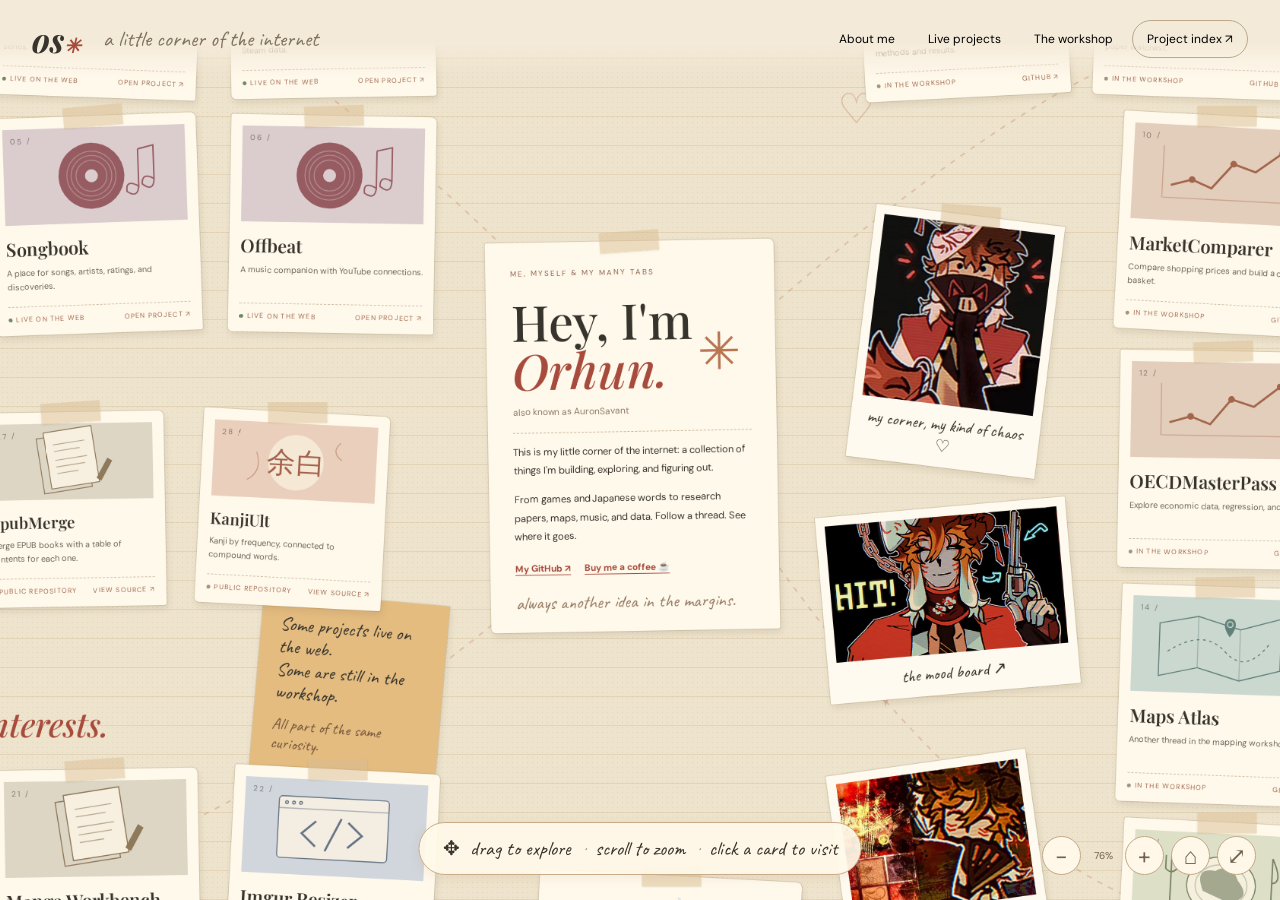
==== index.html @ c7c8053b "Build draggable scrapbook portfolio" ====
<!doctype html>
<html lang="en">
<head><meta charset="utf-8"><meta name="viewport" content="width=device-width,initial-scale=1"><meta name="theme-color" content="#efe3cd"><meta name="description" content="Orhun's little corner of the internet. Explore a scrapbook of apps, experiments, games, and things in progress."><title>Orhun's corner · AuronSavant</title><link rel="stylesheet" href="style.css"><link rel="icon" href="assets/portrait.jpeg"></head>
<body>
<header><a class="brand" href="#home">os<span>✳</span></a><span class="header-note">a little corner of the internet</span><nav aria-label="Explore sections"><button data-jump="home">About me</button><button data-jump="live">Live projects</button><button data-jump="lab">The workshop</button><button id="list-toggle" aria-expanded="false">Project index ↗</button></nav></header>
<main id="viewport" aria-label="Draggable scrapbook. Drag to explore, scroll to zoom. Use navigation or the project index for keyboard access." tabindex="0"><div id="board">
<svg class="threads" viewBox="0 0 2600 2100" aria-hidden="true"><g fill="none" stroke="#bb795b" stroke-width="2" stroke-dasharray="7 9" opacity=".33"><path d="M1300 980 Q730 350 430 430 M1330 980 Q2000 360 2200 530 M1300 1100 Q850 1530 430 1640 M1400 1100 Q1870 1800 2230 1650"/></g><g fill="#ad604b" opacity=".32" font-family="Georgia" font-size="55"><text x="870" y="670">✧</text><text x="1550" y="620">♡</text><text x="910" y="1350">✳</text><text x="1590" y="1390">✧</text><text x="90" y="1050">✷</text><text x="2380" y="1160">♡</text></g></svg>
<div class="section-label" style="left:125px;top:125px">01 / out in the world</div>
<h2 class="board-title" style="left:125px;top:170px">Things you can <em>try.</em></h2>
<div id="live-cards"></div>
<section class="about paper" id="home-card" style="left:1090px;top:775px;--tilt:-1deg"><span class="tape"></span><div class="eyebrow">ME, MYSELF & MY MANY TABS</div><h1>Hey, I'm<br><em>Orhun.</em><span class="star">✳</span></h1><div class="handle">also known as AuronSavant</div><p>This is my little corner of the internet: a collection of things I'm building, exploring, and figuring out.</p><p>From games and Japanese words to research papers, maps, music, and data. Follow a thread. See where it goes.</p><div class="about-links"><a href="https://github.com/AuronSavant" target="_blank" rel="noopener noreferrer">My GitHub ↗</a><a href="https://buymeacoffee.com/aurons" target="_blank" rel="noopener noreferrer">Buy me a coffee ☕</a></div><div class="handwritten">always another idea in the margins.</div></section>
<figure class="polaroid" style="left:1580px;top:740px;--tilt:7deg;width:250px"><span class="tape"></span><img src="assets/portrait.jpeg" alt="Red-haired illustrated character holding a dark fan"><figcaption>my corner, my kind of chaos ♡</figcaption></figure>
<figure class="polaroid wide" style="left:760px;top:760px;--tilt:-8deg;width:265px"><img src="assets/collage.jpeg" alt="Red and gold illustrated collage"><figcaption>a little red. a little dramatic.</figcaption></figure>
<figure class="polaroid wide" style="left:1530px;top:1125px;--tilt:-5deg;width:330px"><img src="assets/hit.jpeg" alt="Illustrated character in a red jacket with the word HIT"><figcaption>the mood board ↗</figcaption></figure>
<aside class="sticky" style="left:790px;top:1110px;--tilt:5deg">Some projects live on the web.<br>Some are still in the workshop.<br><span>All part of the same curiosity.</span></aside>
<div class="section-label" style="left:1580px;top:135px">02 / the workshop</div><h2 class="board-title" style="left:1580px;top:180px">Ideas with <em>open tabs.</em></h2><div id="lab-cards"></div>
<div class="section-label" style="left:130px;top:1340px">03 / side quests</div><h2 class="board-title" style="left:130px;top:1380px">Made of many <em>interests.</em></h2><div id="side-cards"></div>
<aside class="coffee paper" style="left:1150px;top:1610px;--tilt:3deg"><span class="tape"></span><div class="coffee-art">☕</div><h2>Fuel the next idea.</h2><p>If something here makes your day a little better, you can buy me a coffee.</p><a href="https://buymeacoffee.com/aurons" target="_blank" rel="noopener noreferrer">Leave a little coffee ↗</a><div class="handwritten">thank you for stopping by ♡</div></aside>
<div class="closing-note" style="left:1690px;top:1920px">a work in progress, just like me. <span>— Orhun</span></div>
</div></main>
<div id="help">✥ <span>drag to explore</span><i>·</i><span>scroll to zoom</span><i>·</i><span>click a card to visit</span></div>
<div class="controls" aria-label="Canvas controls"><button id="zoom-out" aria-label="Zoom out">−</button><output id="zoom-value" aria-live="polite">100%</output><button id="zoom-in" aria-label="Zoom in">+</button><button id="reset" aria-label="Return to about me">⌂</button><button id="overview" aria-label="Show the whole board">⤢</button></div>
<dialog id="index"><div class="dialog-head"><div><span class="eyebrow">ALL THE LITTLE THREADS</span><h2>Project index</h2></div><button id="close-index" aria-label="Close project index">×</button></div><label class="search-label" for="search">Find a project</label><input id="search" type="search" placeholder="Search names, topics, or ideas…"><div id="project-list"></div><p id="no-results" hidden>No matching projects. Try another word.</p></dialog>
<script src="app.js"></script>
</body></html>
---- style.css ----
@import url('https://fonts.googleapis.com/css2?family=Caveat:wght@400;600;700&family=DM+Sans:wght@400;500;600;700&family=Playfair+Display:ital,wght@0,500;0,600;0,700;1,500;1,600&display=swap');
:root{--ink:#37342d;--red:#a74b3c;--paper:#fff9ec;--muted:#847b6a}*{box-sizing:border-box}body{margin:0;color:var(--ink);background:#eee3cc;font-family:'DM Sans',sans-serif;overflow:hidden}button,a,input{-webkit-tap-highlight-color:transparent}button{font:inherit;cursor:pointer}a{color:inherit}button:focus-visible,a:focus-visible,input:focus-visible,main:focus-visible{outline:3px solid var(--red);outline-offset:5px}header{position:fixed;top:0;left:0;right:0;height:78px;z-index:4;display:flex;align-items:center;gap:22px;padding:0 32px;background:linear-gradient(#f4ead9 55%,#f4ead900)}.brand{text-decoration:none;font:italic 700 34px 'Playfair Display',Georgia}.brand span{color:var(--red);font-size:20px}.header-note{font:22px 'Caveat',cursive;color:#817260}nav{display:flex;gap:5px;margin-left:auto}nav button{border:0;background:transparent;font-size:12px;padding:10px 14px;border-radius:24px}nav button:hover{background:#e3d4bd}nav button:last-child{border:1px solid #bda88c}#viewport{position:fixed;inset:0;overflow:hidden;cursor:grab;touch-action:none;background-image:linear-gradient(#b6996630 1px,transparent 1px),radial-gradient(#85623318 .8px,transparent .8px);background-size:100% 29px,5px 5px}#viewport.dragging{cursor:grabbing;user-select:none}#board{width:2600px;height:2100px;position:absolute;transform-origin:0 0;will-change:transform}.threads{position:absolute;inset:0;width:100%;height:100%;pointer-events:none}.paper,.polaroid,.sticky{position:absolute;transform:rotate(var(--tilt,0deg));box-shadow:2px 5px 10px #67533921,0 0 0 1px #7c684831}.paper{background:var(--paper);border-radius:2px 7px 3px 6px}.tape{position:absolute;left:50%;top:-13px;width:78px;height:27px;transform:translateX(-50%) rotate(-3deg);background:#d9bd9280;box-shadow:0 1px 2px #856e3422;z-index:1}.section-label{position:absolute;font-size:12px;letter-spacing:3px;text-transform:uppercase;color:#9c7059}.board-title{position:absolute;font:500 44px 'Playfair Display',Georgia;margin:0}.board-title em{color:var(--red)}.about{width:380px;padding:34px 33px 24px}.eyebrow{font-size:10px;letter-spacing:2px;color:#946550}.about h1{position:relative;font:500 65px/.99 'Playfair Display',Georgia;margin:24px 0 15px}.about h1 em{color:var(--red)}.star{position:absolute;right:12px;top:38px;color:#b87551;font-size:68px}.handle{font-size:12px;color:#8e7967;border-bottom:1px dashed #cbb397;padding-bottom:19px}.about p{font-size:13px;line-height:1.9}.about-links{display:flex;flex-wrap:wrap;gap:10px 18px;padding-top:8px}.about-links a{font-size:12px;color:var(--red);font-weight:700;text-underline-offset:4px}.handwritten{font:24px 'Caveat',cursive;margin-top:22px;color:#967b62}.polaroid{background:#fffaf0;padding:12px 12px 6px;margin:0}.polaroid img{display:block;width:100%;height:240px;object-fit:cover;user-select:none;pointer-events:none}.polaroid.wide img{height:180px}.polaroid figcaption{font:22px 'Caveat',cursive;padding:12px 2px 8px;text-align:center}.sticky{width:245px;background:#e4bc80;padding:26px 25px;font:25px/1.2 'Caveat',cursive}.sticky span{display:block;margin-top:15px;font-size:21px;color:#75573c}.project{display:block;width:270px;padding:15px;text-decoration:none;transition:box-shadow .2s,filter .2s;cursor:pointer}.project:hover{box-shadow:4px 9px 18px #5e392740;filter:brightness(1.025)}.project-art{height:126px;background:var(--art-bg);overflow:hidden;position:relative;display:flex;align-items:center;justify-content:center}.project-art svg{width:100%;height:100%}.project .number{position:absolute;top:9px;left:10px;font-size:10px;letter-spacing:2px;opacity:.55}.project .art-name{position:absolute;bottom:10px;right:12px;font:italic 18px 'Playfair Display',Georgia;opacity:.75}.project h3{font:600 24px 'Playfair Display',Georgia;margin:15px 0 7px}.project p{font-size:11px;line-height:1.65;margin:0;min-height:37px;color:#6d675b}.project .card-footer{display:flex;justify-content:space-between;align-items:center;margin-top:16px;border-top:1px dashed #d0bfa8;padding-top:10px;font-size:9px;letter-spacing:1.2px;text-transform:uppercase;color:#a1694e}.status{display:flex;align-items:center;gap:5px}.status:before{content:'';width:5px;height:5px;border-radius:50%;background:#a09580}.live .status:before{background:#6e8764}.project.compact{width:245px}.compact .project-art{height:100px}.compact h3{font-size:21px}.coffee{width:345px;padding:23px 30px;text-align:center}.coffee-art{font-size:55px}.coffee h2{font:500 28px 'Playfair Display',Georgia;margin:12px 0}.coffee p{font-size:12px;line-height:1.8;color:#80715e}.coffee a{display:block;background:var(--red);color:#fff5df;padding:13px;font-size:12px;text-decoration:none;border-radius:2px}.closing-note{position:absolute;font:30px 'Caveat',cursive;color:#9e8064;transform:rotate(-3deg)}.closing-note span{display:block;text-align:right}#help{position:fixed;bottom:25px;left:50%;transform:translateX(-50%);display:flex;gap:10px;align-items:center;border:1px solid #c9ab88;background:#fff9e9ed;box-shadow:0 3px 12px #80623d16;border-radius:30px;padding:13px 23px;font:20px 'Caveat',cursive;white-space:nowrap;pointer-events:none}#help i{color:#b19878}.controls{position:fixed;bottom:25px;right:24px;display:flex;gap:7px;align-items:center}.controls button{border:1px solid #c3a787;background:#fff8e9;width:39px;height:39px;border-radius:50%;font-size:23px;color:#71634f}.controls button:hover{background:#e8c9a0}.controls output{font-size:10px;min-width:30px;text-align:center;color:#75634e}dialog{border:1px solid #bfaa8f;border-radius:5px;background:#fff9ed;color:var(--ink);width:min(680px,calc(100% - 24px));max-height:85vh;padding:28px;box-shadow:0 30px 100px #43332244}dialog::backdrop{background:#40362466;backdrop-filter:blur(4px)}.dialog-head{display:flex;justify-content:space-between}.dialog-head h2{font:36px 'Playfair Display',Georgia;margin:8px 0 20px}.dialog-head button{border:0;background:none;font-size:32px;align-self:flex-start}.search-label{font-size:11px;color:#75654f}input{width:100%;padding:13px;margin:6px 0 17px;border:1px solid #cbb69a;background:#fffdf6;font:14px 'DM Sans',sans-serif;border-radius:3px}.index-link{display:block;text-decoration:none;border-bottom:1px dashed #d1c0a7;padding:12px 0}.index-link strong{font-size:14px}.index-link small{float:right;font-size:10px;color:#8c7358}.index-link p{font-size:12px;margin:5px 0;color:#7d7160}.index-link:hover strong{color:var(--red)}@media(max-width:1000px){.header-note{display:none}#help{left:20px;transform:none;font-size:17px;padding:10px 14px}#help span:last-child,#help i:last-of-type{display:none}.controls{right:16px}}@media(max-width:600px){header{height:65px;padding:0 14px;gap:6px}.brand{font-size:26px}nav{gap:0}nav button{font-size:10px;padding:9px 7px}nav button:nth-child(3){display:none}#help{bottom:76px;left:50%;transform:translateX(-50%)}.controls{bottom:19px;left:50%;right:auto;transform:translateX(-50%)}.controls button{width:40px;height:40px}}@media(prefers-reduced-motion:reduce){*{transition:none!important;scroll-behavior:auto!important}}
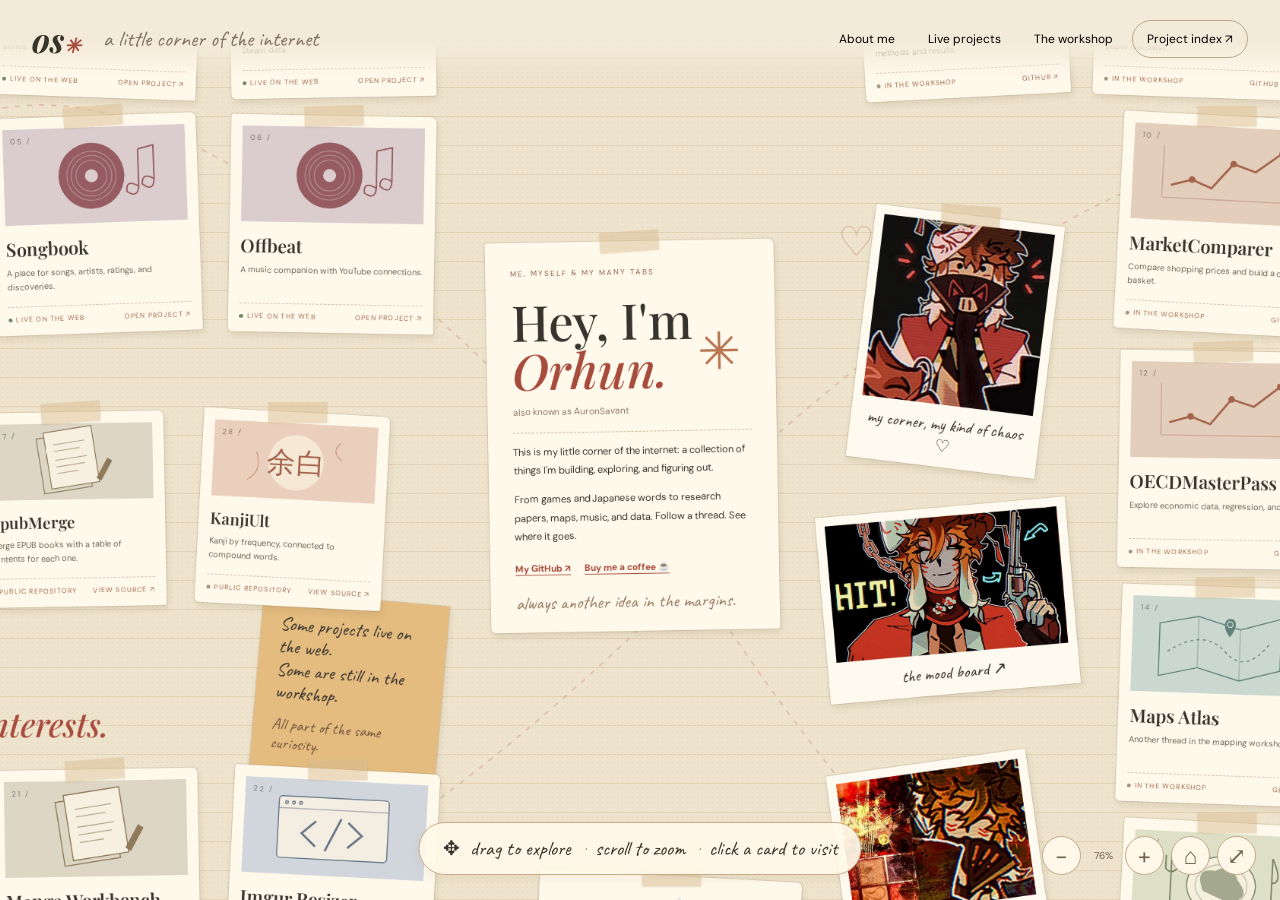
==== commit 4a184a32: "Refine board spacing and keyboard navigation" ====
--- a/index.html
+++ b/index.html
@@ -16,7 +16,7 @@
 <div class="section-label" style="left:1580px;top:135px">02 / the workshop</div><h2 class="board-title" style="left:1580px;top:180px">Ideas with <em>open tabs.</em></h2><div id="lab-cards"></div>
 <div class="section-label" style="left:130px;top:1340px">03 / side quests</div><h2 class="board-title" style="left:130px;top:1380px">Made of many <em>interests.</em></h2><div id="side-cards"></div>
 <aside class="coffee paper" style="left:1150px;top:1610px;--tilt:3deg"><span class="tape"></span><div class="coffee-art">☕</div><h2>Fuel the next idea.</h2><p>If something here makes your day a little better, you can buy me a coffee.</p><a href="https://buymeacoffee.com/aurons" target="_blank" rel="noopener noreferrer">Leave a little coffee ↗</a><div class="handwritten">thank you for stopping by ♡</div></aside>
-<div class="closing-note" style="left:1690px;top:1920px">a work in progress, just like me. <span>— Orhun</span></div>
+<div class="closing-note" style="left:1150px;top:2180px">a work in progress, just like me. <span>— Orhun</span></div>
 </div></main>
 <div id="help">✥ <span>drag to explore</span><i>·</i><span>scroll to zoom</span><i>·</i><span>click a card to visit</span></div>
 <div class="controls" aria-label="Canvas controls"><button id="zoom-out" aria-label="Zoom out">−</button><output id="zoom-value" aria-live="polite">100%</output><button id="zoom-in" aria-label="Zoom in">+</button><button id="reset" aria-label="Return to about me">⌂</button><button id="overview" aria-label="Show the whole board">⤢</button></div>
--- a/style.css
+++ b/style.css
@@ -1,2 +1,2 @@
 @import url('https://fonts.googleapis.com/css2?family=Caveat:wght@400;600;700&family=DM+Sans:wght@400;500;600;700&family=Playfair+Display:ital,wght@0,500;0,600;0,700;1,500;1,600&display=swap');
-:root{--ink:#37342d;--red:#a74b3c;--paper:#fff9ec;--muted:#847b6a}*{box-sizing:border-box}body{margin:0;color:var(--ink);background:#eee3cc;font-family:'DM Sans',sans-serif;overflow:hidden}button,a,input{-webkit-tap-highlight-color:transparent}button{font:inherit;cursor:pointer}a{color:inherit}button:focus-visible,a:focus-visible,input:focus-visible,main:focus-visible{outline:3px solid var(--red);outline-offset:5px}header{position:fixed;top:0;left:0;right:0;height:78px;z-index:4;display:flex;align-items:center;gap:22px;padding:0 32px;background:linear-gradient(#f4ead9 55%,#f4ead900)}.brand{text-decoration:none;font:italic 700 34px 'Playfair Display',Georgia}.brand span{color:var(--red);font-size:20px}.header-note{font:22px 'Caveat',cursive;color:#817260}nav{display:flex;gap:5px;margin-left:auto}nav button{border:0;background:transparent;font-size:12px;padding:10px 14px;border-radius:24px}nav button:hover{background:#e3d4bd}nav button:last-child{border:1px solid #bda88c}#viewport{position:fixed;inset:0;overflow:hidden;cursor:grab;touch-action:none;background-image:linear-gradient(#b6996630 1px,transparent 1px),radial-gradient(#85623318 .8px,transparent .8px);background-size:100% 29px,5px 5px}#viewport.dragging{cursor:grabbing;user-select:none}#board{width:2600px;height:2100px;position:absolute;transform-origin:0 0;will-change:transform}.threads{position:absolute;inset:0;width:100%;height:100%;pointer-events:none}.paper,.polaroid,.sticky{position:absolute;transform:rotate(var(--tilt,0deg));box-shadow:2px 5px 10px #67533921,0 0 0 1px #7c684831}.paper{background:var(--paper);border-radius:2px 7px 3px 6px}.tape{position:absolute;left:50%;top:-13px;width:78px;height:27px;transform:translateX(-50%) rotate(-3deg);background:#d9bd9280;box-shadow:0 1px 2px #856e3422;z-index:1}.section-label{position:absolute;font-size:12px;letter-spacing:3px;text-transform:uppercase;color:#9c7059}.board-title{position:absolute;font:500 44px 'Playfair Display',Georgia;margin:0}.board-title em{color:var(--red)}.about{width:380px;padding:34px 33px 24px}.eyebrow{font-size:10px;letter-spacing:2px;color:#946550}.about h1{position:relative;font:500 65px/.99 'Playfair Display',Georgia;margin:24px 0 15px}.about h1 em{color:var(--red)}.star{position:absolute;right:12px;top:38px;color:#b87551;font-size:68px}.handle{font-size:12px;color:#8e7967;border-bottom:1px dashed #cbb397;padding-bottom:19px}.about p{font-size:13px;line-height:1.9}.about-links{display:flex;flex-wrap:wrap;gap:10px 18px;padding-top:8px}.about-links a{font-size:12px;color:var(--red);font-weight:700;text-underline-offset:4px}.handwritten{font:24px 'Caveat',cursive;margin-top:22px;color:#967b62}.polaroid{background:#fffaf0;padding:12px 12px 6px;margin:0}.polaroid img{display:block;width:100%;height:240px;object-fit:cover;user-select:none;pointer-events:none}.polaroid.wide img{height:180px}.polaroid figcaption{font:22px 'Caveat',cursive;padding:12px 2px 8px;text-align:center}.sticky{width:245px;background:#e4bc80;padding:26px 25px;font:25px/1.2 'Caveat',cursive}.sticky span{display:block;margin-top:15px;font-size:21px;color:#75573c}.project{display:block;width:270px;padding:15px;text-decoration:none;transition:box-shadow .2s,filter .2s;cursor:pointer}.project:hover{box-shadow:4px 9px 18px #5e392740;filter:brightness(1.025)}.project-art{height:126px;background:var(--art-bg);overflow:hidden;position:relative;display:flex;align-items:center;justify-content:center}.project-art svg{width:100%;height:100%}.project .number{position:absolute;top:9px;left:10px;font-size:10px;letter-spacing:2px;opacity:.55}.project .art-name{position:absolute;bottom:10px;right:12px;font:italic 18px 'Playfair Display',Georgia;opacity:.75}.project h3{font:600 24px 'Playfair Display',Georgia;margin:15px 0 7px}.project p{font-size:11px;line-height:1.65;margin:0;min-height:37px;color:#6d675b}.project .card-footer{display:flex;justify-content:space-between;align-items:center;margin-top:16px;border-top:1px dashed #d0bfa8;padding-top:10px;font-size:9px;letter-spacing:1.2px;text-transform:uppercase;color:#a1694e}.status{display:flex;align-items:center;gap:5px}.status:before{content:'';width:5px;height:5px;border-radius:50%;background:#a09580}.live .status:before{background:#6e8764}.project.compact{width:245px}.compact .project-art{height:100px}.compact h3{font-size:21px}.coffee{width:345px;padding:23px 30px;text-align:center}.coffee-art{font-size:55px}.coffee h2{font:500 28px 'Playfair Display',Georgia;margin:12px 0}.coffee p{font-size:12px;line-height:1.8;color:#80715e}.coffee a{display:block;background:var(--red);color:#fff5df;padding:13px;font-size:12px;text-decoration:none;border-radius:2px}.closing-note{position:absolute;font:30px 'Caveat',cursive;color:#9e8064;transform:rotate(-3deg)}.closing-note span{display:block;text-align:right}#help{position:fixed;bottom:25px;left:50%;transform:translateX(-50%);display:flex;gap:10px;align-items:center;border:1px solid #c9ab88;background:#fff9e9ed;box-shadow:0 3px 12px #80623d16;border-radius:30px;padding:13px 23px;font:20px 'Caveat',cursive;white-space:nowrap;pointer-events:none}#help i{color:#b19878}.controls{position:fixed;bottom:25px;right:24px;display:flex;gap:7px;align-items:center}.controls button{border:1px solid #c3a787;background:#fff8e9;width:39px;height:39px;border-radius:50%;font-size:23px;color:#71634f}.controls button:hover{background:#e8c9a0}.controls output{font-size:10px;min-width:30px;text-align:center;color:#75634e}dialog{border:1px solid #bfaa8f;border-radius:5px;background:#fff9ed;color:var(--ink);width:min(680px,calc(100% - 24px));max-height:85vh;padding:28px;box-shadow:0 30px 100px #43332244}dialog::backdrop{background:#40362466;backdrop-filter:blur(4px)}.dialog-head{display:flex;justify-content:space-between}.dialog-head h2{font:36px 'Playfair Display',Georgia;margin:8px 0 20px}.dialog-head button{border:0;background:none;font-size:32px;align-self:flex-start}.search-label{font-size:11px;color:#75654f}input{width:100%;padding:13px;margin:6px 0 17px;border:1px solid #cbb69a;background:#fffdf6;font:14px 'DM Sans',sans-serif;border-radius:3px}.index-link{display:block;text-decoration:none;border-bottom:1px dashed #d1c0a7;padding:12px 0}.index-link strong{font-size:14px}.index-link small{float:right;font-size:10px;color:#8c7358}.index-link p{font-size:12px;margin:5px 0;color:#7d7160}.index-link:hover strong{color:var(--red)}@media(max-width:1000px){.header-note{display:none}#help{left:20px;transform:none;font-size:17px;padding:10px 14px}#help span:last-child,#help i:last-of-type{display:none}.controls{right:16px}}@media(max-width:600px){header{height:65px;padding:0 14px;gap:6px}.brand{font-size:26px}nav{gap:0}nav button{font-size:10px;padding:9px 7px}nav button:nth-child(3){display:none}#help{bottom:76px;left:50%;transform:translateX(-50%)}.controls{bottom:19px;left:50%;right:auto;transform:translateX(-50%)}.controls button{width:40px;height:40px}}@media(prefers-reduced-motion:reduce){*{transition:none!important;scroll-behavior:auto!important}}
+:root{--ink:#37342d;--red:#a74b3c;--paper:#fff9ec;--muted:#847b6a}*{box-sizing:border-box}body{margin:0;color:var(--ink);background:#eee3cc;font-family:'DM Sans',sans-serif;overflow:hidden}button,a,input{-webkit-tap-highlight-color:transparent}button{font:inherit;cursor:pointer}a{color:inherit}button:focus-visible,a:focus-visible,input:focus-visible,main:focus-visible{outline:3px solid var(--red);outline-offset:5px}header{position:fixed;top:0;left:0;right:0;height:78px;z-index:4;display:flex;align-items:center;gap:22px;padding:0 32px;background:linear-gradient(#f4ead9 55%,#f4ead900)}.brand{text-decoration:none;font:italic 700 34px 'Playfair Display',Georgia}.brand span{color:var(--red);font-size:20px}.header-note{font:22px 'Caveat',cursive;color:#817260}nav{display:flex;gap:5px;margin-left:auto}nav button{border:0;background:transparent;font-size:12px;padding:10px 14px;border-radius:24px}nav button:hover{background:#e3d4bd}nav button:last-child{border:1px solid #bda88c}#viewport{position:fixed;inset:0;overflow:hidden;cursor:grab;touch-action:none;background-image:linear-gradient(#b6996630 1px,transparent 1px),radial-gradient(#85623318 .8px,transparent .8px);background-size:100% 29px,5px 5px}#viewport.dragging{cursor:grabbing;user-select:none}#board{width:2600px;height:2450px;position:absolute;transform-origin:0 0;will-change:transform}.threads{position:absolute;inset:0;width:100%;height:100%;pointer-events:none}.paper,.polaroid,.sticky{position:absolute;transform:rotate(var(--tilt,0deg));box-shadow:2px 5px 10px #67533921,0 0 0 1px #7c684831}.paper{background:var(--paper);border-radius:2px 7px 3px 6px}.tape{position:absolute;left:50%;top:-13px;width:78px;height:27px;transform:translateX(-50%) rotate(-3deg);background:#d9bd9280;box-shadow:0 1px 2px #856e3422;z-index:1}.section-label{position:absolute;font-size:12px;letter-spacing:3px;text-transform:uppercase;color:#9c7059}.board-title{position:absolute;font:500 44px 'Playfair Display',Georgia;margin:0}.board-title em{color:var(--red)}.about{width:380px;padding:34px 33px 24px}.eyebrow{font-size:10px;letter-spacing:2px;color:#946550}.about h1{position:relative;font:500 65px/.99 'Playfair Display',Georgia;margin:24px 0 15px}.about h1 em{color:var(--red)}.star{position:absolute;right:12px;top:38px;color:#b87551;font-size:68px}.handle{font-size:12px;color:#8e7967;border-bottom:1px dashed #cbb397;padding-bottom:19px}.about p{font-size:13px;line-height:1.9}.about-links{display:flex;flex-wrap:wrap;gap:10px 18px;padding-top:8px}.about-links a{font-size:12px;color:var(--red);font-weight:700;text-underline-offset:4px}.handwritten{font:24px 'Caveat',cursive;margin-top:22px;color:#967b62}.polaroid{background:#fffaf0;padding:12px 12px 6px;margin:0}.polaroid img{display:block;width:100%;height:240px;object-fit:cover;user-select:none;pointer-events:none}.polaroid.wide img{height:180px}.polaroid figcaption{font:22px 'Caveat',cursive;padding:12px 2px 8px;text-align:center}.sticky{width:245px;background:#e4bc80;padding:26px 25px;font:25px/1.2 'Caveat',cursive}.sticky span{display:block;margin-top:15px;font-size:21px;color:#75573c}.project{display:block;width:270px;padding:15px;text-decoration:none;transition:box-shadow .2s,filter .2s;cursor:pointer}.project:hover{box-shadow:4px 9px 18px #5e392740;filter:brightness(1.025)}.project-art{height:126px;background:var(--art-bg);overflow:hidden;position:relative;display:flex;align-items:center;justify-content:center}.project-art svg{width:100%;height:100%}.project .number{position:absolute;top:9px;left:10px;font-size:10px;letter-spacing:2px;opacity:.55}.project .art-name{position:absolute;bottom:10px;right:12px;font:italic 18px 'Playfair Display',Georgia;opacity:.75}.project h3{font:600 24px 'Playfair Display',Georgia;margin:15px 0 7px}.project p{font-size:11px;line-height:1.65;margin:0;min-height:37px;color:#6d675b}.project .card-footer{display:flex;justify-content:space-between;align-items:center;margin-top:16px;border-top:1px dashed #d0bfa8;padding-top:10px;font-size:9px;letter-spacing:1.2px;text-transform:uppercase;color:#a1694e}.status{display:flex;align-items:center;gap:5px}.status:before{content:'';width:5px;height:5px;border-radius:50%;background:#a09580}.live .status:before{background:#6e8764}.project.compact{width:245px}.compact .project-art{height:100px}.compact h3{font-size:21px}.coffee{width:345px;padding:23px 30px;text-align:center}.coffee-art{font-size:55px}.coffee h2{font:500 28px 'Playfair Display',Georgia;margin:12px 0}.coffee p{font-size:12px;line-height:1.8;color:#80715e}.coffee a{display:block;background:var(--red);color:#fff5df;padding:13px;font-size:12px;text-decoration:none;border-radius:2px}.closing-note{position:absolute;font:30px 'Caveat',cursive;color:#9e8064;transform:rotate(-3deg)}.closing-note span{display:block;text-align:right}#help{position:fixed;bottom:25px;left:50%;transform:translateX(-50%);display:flex;gap:10px;align-items:center;border:1px solid #c9ab88;background:#fff9e9ed;box-shadow:0 3px 12px #80623d16;border-radius:30px;padding:13px 23px;font:20px 'Caveat',cursive;white-space:nowrap;pointer-events:none}#help i{color:#b19878}.controls{position:fixed;bottom:25px;right:24px;display:flex;gap:7px;align-items:center}.controls button{border:1px solid #c3a787;background:#fff8e9;width:39px;height:39px;border-radius:50%;font-size:23px;color:#71634f}.controls button:hover{background:#e8c9a0}.controls output{font-size:10px;min-width:30px;text-align:center;color:#75634e}dialog{border:1px solid #bfaa8f;border-radius:5px;background:#fff9ed;color:var(--ink);width:min(680px,calc(100% - 24px));max-height:85vh;padding:28px;box-shadow:0 30px 100px #43332244}dialog::backdrop{background:#40362466;backdrop-filter:blur(4px)}.dialog-head{display:flex;justify-content:space-between}.dialog-head h2{font:36px 'Playfair Display',Georgia;margin:8px 0 20px}.dialog-head button{border:0;background:none;font-size:32px;align-self:flex-start}.search-label{font-size:11px;color:#75654f}input{width:100%;padding:13px;margin:6px 0 17px;border:1px solid #cbb69a;background:#fffdf6;font:14px 'DM Sans',sans-serif;border-radius:3px}.index-link{display:block;text-decoration:none;border-bottom:1px dashed #d1c0a7;padding:12px 0}.index-link strong{font-size:14px}.index-link small{float:right;font-size:10px;color:#8c7358}.index-link p{font-size:12px;margin:5px 0;color:#7d7160}.index-link:hover strong{color:var(--red)}@media(max-width:1000px){.header-note{display:none}#help{left:20px;transform:none;font-size:17px;padding:10px 14px}#help span:last-child,#help i:last-of-type{display:none}.controls{right:16px}}@media(max-width:600px){header{height:65px;padding:0 14px;gap:6px}.brand{font-size:26px}nav{gap:0}nav button{font-size:10px;padding:9px 7px}nav button:nth-child(3){display:none}#help{bottom:76px;left:50%;transform:translateX(-50%)}.controls{bottom:19px;left:50%;right:auto;transform:translateX(-50%)}.controls button{width:40px;height:40px}}@media(prefers-reduced-motion:reduce){*{transition:none!important;scroll-behavior:auto!important}}
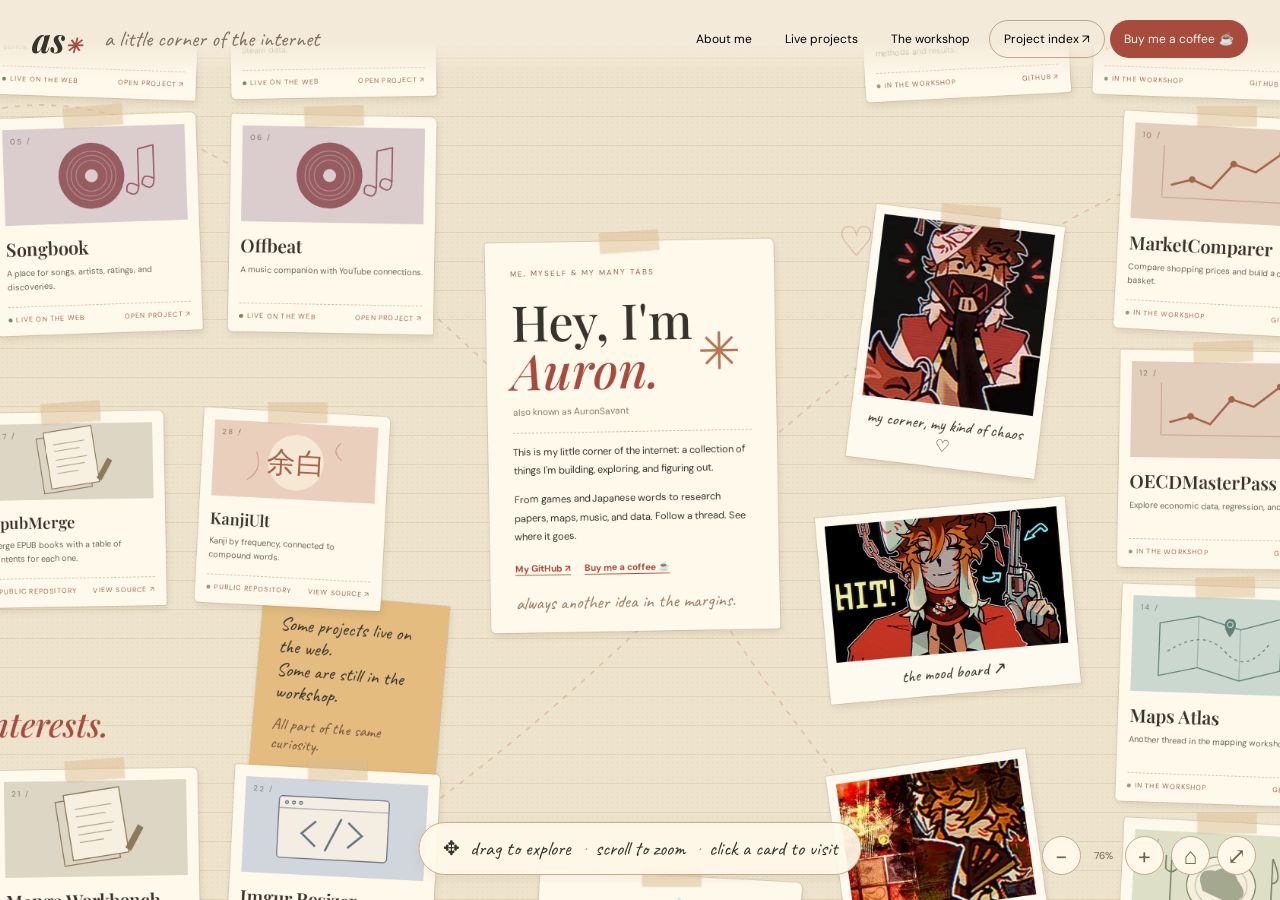
==== commit f0f9d9eb: "Use Auron name and add fixed coffee link" ====
--- a/index.html
+++ b/index.html
@@ -1,14 +1,14 @@
 <!doctype html>
 <html lang="en">
-<head><meta charset="utf-8"><meta name="viewport" content="width=device-width,initial-scale=1"><meta name="theme-color" content="#efe3cd"><meta name="description" content="Orhun's little corner of the internet. Explore a scrapbook of apps, experiments, games, and things in progress."><title>Orhun's corner · AuronSavant</title><link rel="stylesheet" href="style.css"><link rel="icon" href="assets/portrait.jpeg"></head>
+<head><meta charset="utf-8"><meta name="viewport" content="width=device-width,initial-scale=1"><meta name="theme-color" content="#efe3cd"><meta name="description" content="Auron's little corner of the internet. Explore a scrapbook of apps, experiments, games, and things in progress."><title>Auron's corner · AuronSavant</title><link rel="stylesheet" href="style.css"><link rel="icon" href="assets/portrait.jpeg"></head>
 <body>
-<header><a class="brand" href="#home">os<span>✳</span></a><span class="header-note">a little corner of the internet</span><nav aria-label="Explore sections"><button data-jump="home">About me</button><button data-jump="live">Live projects</button><button data-jump="lab">The workshop</button><button id="list-toggle" aria-expanded="false">Project index ↗</button></nav></header>
+<header><a class="brand" href="#home">as<span>✳</span></a><span class="header-note">a little corner of the internet</span><nav aria-label="Explore sections"><button data-jump="home">About me</button><button data-jump="live">Live projects</button><button data-jump="lab">The workshop</button><button id="list-toggle" aria-expanded="false">Project index ↗</button><a class="nav-coffee" href="https://buymeacoffee.com/aurons" target="_blank" rel="noopener noreferrer" aria-label="Buy me a coffee"><span class="coffee-full">Buy me a coffee</span><span class="coffee-short">Coffee</span> ☕</a></nav></header>
 <main id="viewport" aria-label="Draggable scrapbook. Drag to explore, scroll to zoom. Use navigation or the project index for keyboard access." tabindex="0"><div id="board">
 <svg class="threads" viewBox="0 0 2600 2100" aria-hidden="true"><g fill="none" stroke="#bb795b" stroke-width="2" stroke-dasharray="7 9" opacity=".33"><path d="M1300 980 Q730 350 430 430 M1330 980 Q2000 360 2200 530 M1300 1100 Q850 1530 430 1640 M1400 1100 Q1870 1800 2230 1650"/></g><g fill="#ad604b" opacity=".32" font-family="Georgia" font-size="55"><text x="870" y="670">✧</text><text x="1550" y="620">♡</text><text x="910" y="1350">✳</text><text x="1590" y="1390">✧</text><text x="90" y="1050">✷</text><text x="2380" y="1160">♡</text></g></svg>
 <div class="section-label" style="left:125px;top:125px">01 / out in the world</div>
 <h2 class="board-title" style="left:125px;top:170px">Things you can <em>try.</em></h2>
 <div id="live-cards"></div>
-<section class="about paper" id="home-card" style="left:1090px;top:775px;--tilt:-1deg"><span class="tape"></span><div class="eyebrow">ME, MYSELF & MY MANY TABS</div><h1>Hey, I'm<br><em>Orhun.</em><span class="star">✳</span></h1><div class="handle">also known as AuronSavant</div><p>This is my little corner of the internet: a collection of things I'm building, exploring, and figuring out.</p><p>From games and Japanese words to research papers, maps, music, and data. Follow a thread. See where it goes.</p><div class="about-links"><a href="https://github.com/AuronSavant" target="_blank" rel="noopener noreferrer">My GitHub ↗</a><a href="https://buymeacoffee.com/aurons" target="_blank" rel="noopener noreferrer">Buy me a coffee ☕</a></div><div class="handwritten">always another idea in the margins.</div></section>
+<section class="about paper" id="home-card" style="left:1090px;top:775px;--tilt:-1deg"><span class="tape"></span><div class="eyebrow">ME, MYSELF & MY MANY TABS</div><h1>Hey, I'm<br><em>Auron.</em><span class="star">✳</span></h1><div class="handle">also known as AuronSavant</div><p>This is my little corner of the internet: a collection of things I'm building, exploring, and figuring out.</p><p>From games and Japanese words to research papers, maps, music, and data. Follow a thread. See where it goes.</p><div class="about-links"><a href="https://github.com/AuronSavant" target="_blank" rel="noopener noreferrer">My GitHub ↗</a><a href="https://buymeacoffee.com/aurons" target="_blank" rel="noopener noreferrer">Buy me a coffee ☕</a></div><div class="handwritten">always another idea in the margins.</div></section>
 <figure class="polaroid" style="left:1580px;top:740px;--tilt:7deg;width:250px"><span class="tape"></span><img src="assets/portrait.jpeg" alt="Red-haired illustrated character holding a dark fan"><figcaption>my corner, my kind of chaos ♡</figcaption></figure>
 <figure class="polaroid wide" style="left:760px;top:760px;--tilt:-8deg;width:265px"><img src="assets/collage.jpeg" alt="Red and gold illustrated collage"><figcaption>a little red. a little dramatic.</figcaption></figure>
 <figure class="polaroid wide" style="left:1530px;top:1125px;--tilt:-5deg;width:330px"><img src="assets/hit.jpeg" alt="Illustrated character in a red jacket with the word HIT"><figcaption>the mood board ↗</figcaption></figure>
@@ -16,7 +16,7 @@
 <div class="section-label" style="left:1580px;top:135px">02 / the workshop</div><h2 class="board-title" style="left:1580px;top:180px">Ideas with <em>open tabs.</em></h2><div id="lab-cards"></div>
 <div class="section-label" style="left:130px;top:1340px">03 / side quests</div><h2 class="board-title" style="left:130px;top:1380px">Made of many <em>interests.</em></h2><div id="side-cards"></div>
 <aside class="coffee paper" style="left:1150px;top:1610px;--tilt:3deg"><span class="tape"></span><div class="coffee-art">☕</div><h2>Fuel the next idea.</h2><p>If something here makes your day a little better, you can buy me a coffee.</p><a href="https://buymeacoffee.com/aurons" target="_blank" rel="noopener noreferrer">Leave a little coffee ↗</a><div class="handwritten">thank you for stopping by ♡</div></aside>
-<div class="closing-note" style="left:1150px;top:2180px">a work in progress, just like me. <span>— Orhun</span></div>
+<div class="closing-note" style="left:1150px;top:2180px">a work in progress, just like me. <span>— Auron</span></div>
 </div></main>
 <div id="help">✥ <span>drag to explore</span><i>·</i><span>scroll to zoom</span><i>·</i><span>click a card to visit</span></div>
 <div class="controls" aria-label="Canvas controls"><button id="zoom-out" aria-label="Zoom out">−</button><output id="zoom-value" aria-live="polite">100%</output><button id="zoom-in" aria-label="Zoom in">+</button><button id="reset" aria-label="Return to about me">⌂</button><button id="overview" aria-label="Show the whole board">⤢</button></div>
--- a/style.css
+++ b/style.css
@@ -1,2 +1,8 @@
 @import url('https://fonts.googleapis.com/css2?family=Caveat:wght@400;600;700&family=DM+Sans:wght@400;500;600;700&family=Playfair+Display:ital,wght@0,500;0,600;0,700;1,500;1,600&display=swap');
 :root{--ink:#37342d;--red:#a74b3c;--paper:#fff9ec;--muted:#847b6a}*{box-sizing:border-box}body{margin:0;color:var(--ink);background:#eee3cc;font-family:'DM Sans',sans-serif;overflow:hidden}button,a,input{-webkit-tap-highlight-color:transparent}button{font:inherit;cursor:pointer}a{color:inherit}button:focus-visible,a:focus-visible,input:focus-visible,main:focus-visible{outline:3px solid var(--red);outline-offset:5px}header{position:fixed;top:0;left:0;right:0;height:78px;z-index:4;display:flex;align-items:center;gap:22px;padding:0 32px;background:linear-gradient(#f4ead9 55%,#f4ead900)}.brand{text-decoration:none;font:italic 700 34px 'Playfair Display',Georgia}.brand span{color:var(--red);font-size:20px}.header-note{font:22px 'Caveat',cursive;color:#817260}nav{display:flex;gap:5px;margin-left:auto}nav button{border:0;background:transparent;font-size:12px;padding:10px 14px;border-radius:24px}nav button:hover{background:#e3d4bd}nav button:last-child{border:1px solid #bda88c}#viewport{position:fixed;inset:0;overflow:hidden;cursor:grab;touch-action:none;background-image:linear-gradient(#b6996630 1px,transparent 1px),radial-gradient(#85623318 .8px,transparent .8px);background-size:100% 29px,5px 5px}#viewport.dragging{cursor:grabbing;user-select:none}#board{width:2600px;height:2450px;position:absolute;transform-origin:0 0;will-change:transform}.threads{position:absolute;inset:0;width:100%;height:100%;pointer-events:none}.paper,.polaroid,.sticky{position:absolute;transform:rotate(var(--tilt,0deg));box-shadow:2px 5px 10px #67533921,0 0 0 1px #7c684831}.paper{background:var(--paper);border-radius:2px 7px 3px 6px}.tape{position:absolute;left:50%;top:-13px;width:78px;height:27px;transform:translateX(-50%) rotate(-3deg);background:#d9bd9280;box-shadow:0 1px 2px #856e3422;z-index:1}.section-label{position:absolute;font-size:12px;letter-spacing:3px;text-transform:uppercase;color:#9c7059}.board-title{position:absolute;font:500 44px 'Playfair Display',Georgia;margin:0}.board-title em{color:var(--red)}.about{width:380px;padding:34px 33px 24px}.eyebrow{font-size:10px;letter-spacing:2px;color:#946550}.about h1{position:relative;font:500 65px/.99 'Playfair Display',Georgia;margin:24px 0 15px}.about h1 em{color:var(--red)}.star{position:absolute;right:12px;top:38px;color:#b87551;font-size:68px}.handle{font-size:12px;color:#8e7967;border-bottom:1px dashed #cbb397;padding-bottom:19px}.about p{font-size:13px;line-height:1.9}.about-links{display:flex;flex-wrap:wrap;gap:10px 18px;padding-top:8px}.about-links a{font-size:12px;color:var(--red);font-weight:700;text-underline-offset:4px}.handwritten{font:24px 'Caveat',cursive;margin-top:22px;color:#967b62}.polaroid{background:#fffaf0;padding:12px 12px 6px;margin:0}.polaroid img{display:block;width:100%;height:240px;object-fit:cover;user-select:none;pointer-events:none}.polaroid.wide img{height:180px}.polaroid figcaption{font:22px 'Caveat',cursive;padding:12px 2px 8px;text-align:center}.sticky{width:245px;background:#e4bc80;padding:26px 25px;font:25px/1.2 'Caveat',cursive}.sticky span{display:block;margin-top:15px;font-size:21px;color:#75573c}.project{display:block;width:270px;padding:15px;text-decoration:none;transition:box-shadow .2s,filter .2s;cursor:pointer}.project:hover{box-shadow:4px 9px 18px #5e392740;filter:brightness(1.025)}.project-art{height:126px;background:var(--art-bg);overflow:hidden;position:relative;display:flex;align-items:center;justify-content:center}.project-art svg{width:100%;height:100%}.project .number{position:absolute;top:9px;left:10px;font-size:10px;letter-spacing:2px;opacity:.55}.project .art-name{position:absolute;bottom:10px;right:12px;font:italic 18px 'Playfair Display',Georgia;opacity:.75}.project h3{font:600 24px 'Playfair Display',Georgia;margin:15px 0 7px}.project p{font-size:11px;line-height:1.65;margin:0;min-height:37px;color:#6d675b}.project .card-footer{display:flex;justify-content:space-between;align-items:center;margin-top:16px;border-top:1px dashed #d0bfa8;padding-top:10px;font-size:9px;letter-spacing:1.2px;text-transform:uppercase;color:#a1694e}.status{display:flex;align-items:center;gap:5px}.status:before{content:'';width:5px;height:5px;border-radius:50%;background:#a09580}.live .status:before{background:#6e8764}.project.compact{width:245px}.compact .project-art{height:100px}.compact h3{font-size:21px}.coffee{width:345px;padding:23px 30px;text-align:center}.coffee-art{font-size:55px}.coffee h2{font:500 28px 'Playfair Display',Georgia;margin:12px 0}.coffee p{font-size:12px;line-height:1.8;color:#80715e}.coffee a{display:block;background:var(--red);color:#fff5df;padding:13px;font-size:12px;text-decoration:none;border-radius:2px}.closing-note{position:absolute;font:30px 'Caveat',cursive;color:#9e8064;transform:rotate(-3deg)}.closing-note span{display:block;text-align:right}#help{position:fixed;bottom:25px;left:50%;transform:translateX(-50%);display:flex;gap:10px;align-items:center;border:1px solid #c9ab88;background:#fff9e9ed;box-shadow:0 3px 12px #80623d16;border-radius:30px;padding:13px 23px;font:20px 'Caveat',cursive;white-space:nowrap;pointer-events:none}#help i{color:#b19878}.controls{position:fixed;bottom:25px;right:24px;display:flex;gap:7px;align-items:center}.controls button{border:1px solid #c3a787;background:#fff8e9;width:39px;height:39px;border-radius:50%;font-size:23px;color:#71634f}.controls button:hover{background:#e8c9a0}.controls output{font-size:10px;min-width:30px;text-align:center;color:#75634e}dialog{border:1px solid #bfaa8f;border-radius:5px;background:#fff9ed;color:var(--ink);width:min(680px,calc(100% - 24px));max-height:85vh;padding:28px;box-shadow:0 30px 100px #43332244}dialog::backdrop{background:#40362466;backdrop-filter:blur(4px)}.dialog-head{display:flex;justify-content:space-between}.dialog-head h2{font:36px 'Playfair Display',Georgia;margin:8px 0 20px}.dialog-head button{border:0;background:none;font-size:32px;align-self:flex-start}.search-label{font-size:11px;color:#75654f}input{width:100%;padding:13px;margin:6px 0 17px;border:1px solid #cbb69a;background:#fffdf6;font:14px 'DM Sans',sans-serif;border-radius:3px}.index-link{display:block;text-decoration:none;border-bottom:1px dashed #d1c0a7;padding:12px 0}.index-link strong{font-size:14px}.index-link small{float:right;font-size:10px;color:#8c7358}.index-link p{font-size:12px;margin:5px 0;color:#7d7160}.index-link:hover strong{color:var(--red)}@media(max-width:1000px){.header-note{display:none}#help{left:20px;transform:none;font-size:17px;padding:10px 14px}#help span:last-child,#help i:last-of-type{display:none}.controls{right:16px}}@media(max-width:600px){header{height:65px;padding:0 14px;gap:6px}.brand{font-size:26px}nav{gap:0}nav button{font-size:10px;padding:9px 7px}nav button:nth-child(3){display:none}#help{bottom:76px;left:50%;transform:translateX(-50%)}.controls{bottom:19px;left:50%;right:auto;transform:translateX(-50%)}.controls button{width:40px;height:40px}}@media(prefers-reduced-motion:reduce){*{transition:none!important;scroll-behavior:auto!important}}
+
+nav #list-toggle{border:1px solid #bda88c}
+.nav-coffee{display:inline-flex;align-items:center;gap:4px;text-decoration:none;font-size:12px;padding:10px 14px;border-radius:24px;background:var(--red);color:#fff9ec;white-space:nowrap}
+.nav-coffee:hover{background:#8c3d31}
+.coffee-short{display:none}
+@media(max-width:600px){nav button{font-size:9px;padding:9px 6px}.nav-coffee{font-size:10px;padding:9px 9px}.coffee-full{display:none}.coffee-short{display:inline}nav #list-toggle{font-size:0}nav #list-toggle:after{content:'Index ↗';font-size:9px}}
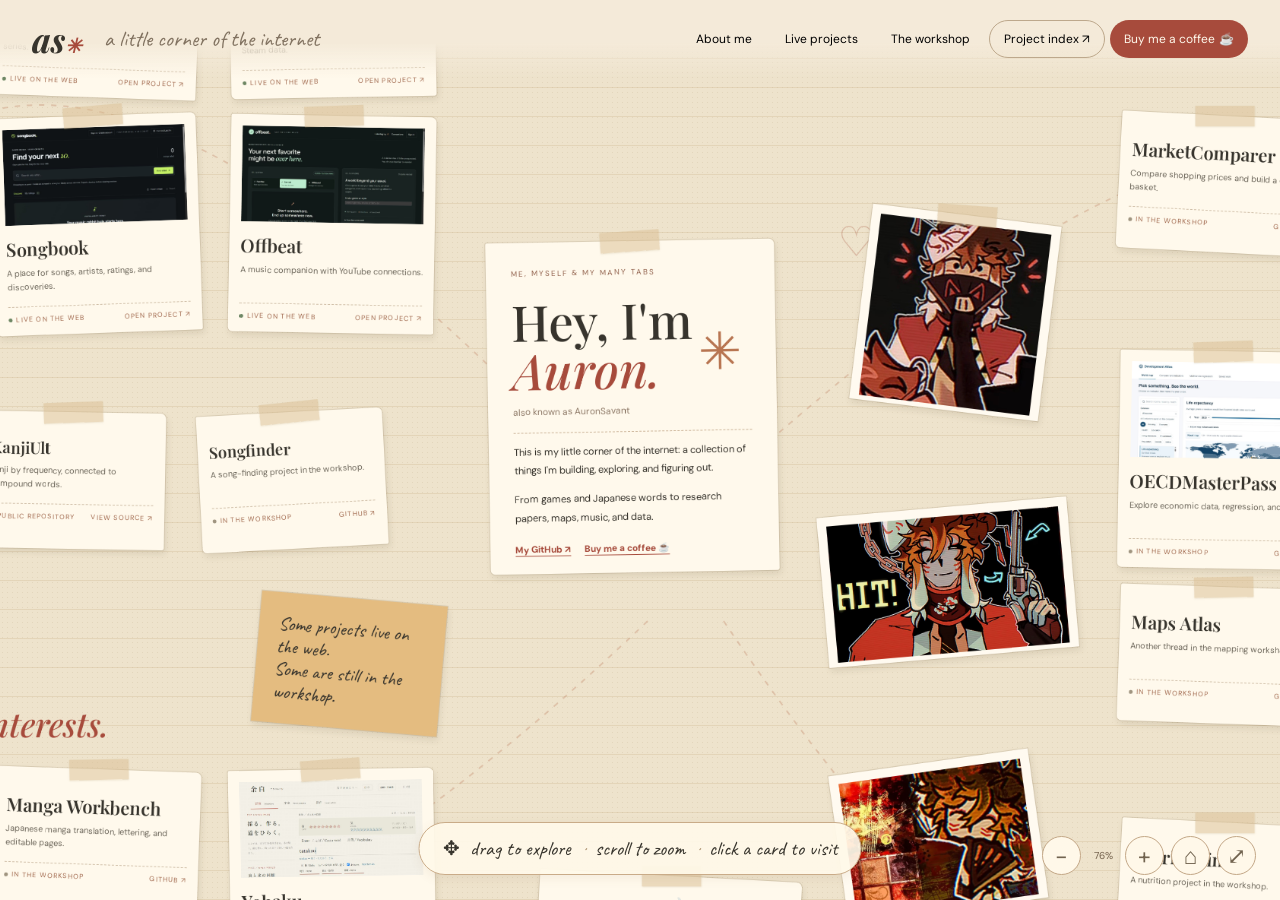
==== commit a24c1282: "Remove decorative captions and update support heading" ====
--- a/index.html
+++ b/index.html
@@ -8,14 +8,14 @@
 <div class="section-label" style="left:125px;top:125px">01 / out in the world</div>
 <h2 class="board-title" style="left:125px;top:170px">Things you can <em>try.</em></h2>
 <div id="live-cards"></div>
-<section class="about paper" id="home-card" style="left:1090px;top:775px;--tilt:-1deg"><span class="tape"></span><div class="eyebrow">ME, MYSELF & MY MANY TABS</div><h1>Hey, I'm<br><em>Auron.</em><span class="star">✳</span></h1><div class="handle">also known as AuronSavant</div><p>This is my little corner of the internet: a collection of things I'm building, exploring, and figuring out.</p><p>From games and Japanese words to research papers, maps, music, and data. Follow a thread. See where it goes.</p><div class="about-links"><a href="https://github.com/AuronSavant" target="_blank" rel="noopener noreferrer">My GitHub ↗</a><a href="https://buymeacoffee.com/aurons" target="_blank" rel="noopener noreferrer">Buy me a coffee ☕</a></div><div class="handwritten">always another idea in the margins.</div></section>
-<figure class="polaroid" style="left:1580px;top:740px;--tilt:7deg;width:250px"><span class="tape"></span><img src="assets/portrait.jpeg" alt="Red-haired illustrated character holding a dark fan"><figcaption>my corner, my kind of chaos ♡</figcaption></figure>
-<figure class="polaroid wide" style="left:760px;top:760px;--tilt:-8deg;width:265px"><img src="assets/collage.jpeg" alt="Red and gold illustrated collage"><figcaption>a little red. a little dramatic.</figcaption></figure>
-<figure class="polaroid wide" style="left:1530px;top:1125px;--tilt:-5deg;width:330px"><img src="assets/hit.jpeg" alt="Illustrated character in a red jacket with the word HIT"><figcaption>the mood board ↗</figcaption></figure>
-<aside class="sticky" style="left:790px;top:1110px;--tilt:5deg">Some projects live on the web.<br>Some are still in the workshop.<br><span>All part of the same curiosity.</span></aside>
+<section class="about paper" id="home-card" style="left:1090px;top:775px;--tilt:-1deg"><span class="tape"></span><div class="eyebrow">ME, MYSELF & MY MANY TABS</div><h1>Hey, I'm<br><em>Auron.</em><span class="star">✳</span></h1><div class="handle">also known as AuronSavant</div><p>This is my little corner of the internet: a collection of things I'm building, exploring, and figuring out.</p><p>From games and Japanese words to research papers, maps, music, and data.</p><div class="about-links"><a href="https://github.com/AuronSavant" target="_blank" rel="noopener noreferrer">My GitHub ↗</a><a href="https://buymeacoffee.com/aurons" target="_blank" rel="noopener noreferrer">Buy me a coffee ☕</a></div></section>
+<figure class="polaroid" style="left:1580px;top:740px;--tilt:7deg;width:250px"><span class="tape"></span><img src="assets/portrait.jpeg" alt="Red-haired illustrated character holding a dark fan"></figure>
+<figure class="polaroid wide" style="left:760px;top:760px;--tilt:-8deg;width:265px"><img src="assets/collage.jpeg" alt="Red and gold illustrated collage"></figure>
+<figure class="polaroid wide" style="left:1530px;top:1125px;--tilt:-5deg;width:330px"><img src="assets/hit.jpeg" alt="Illustrated character in a red jacket with the word HIT"></figure>
+<aside class="sticky" style="left:790px;top:1110px;--tilt:5deg">Some projects live on the web.<br>Some are still in the workshop.</aside>
 <div class="section-label" style="left:1580px;top:135px">02 / the workshop</div><h2 class="board-title" style="left:1580px;top:180px">Ideas with <em>open tabs.</em></h2><div id="lab-cards"></div>
 <div class="section-label" style="left:130px;top:1340px">03 / side quests</div><h2 class="board-title" style="left:130px;top:1380px">Made of many <em>interests.</em></h2><div id="side-cards"></div>
-<aside class="coffee paper" style="left:1150px;top:1610px;--tilt:3deg"><span class="tape"></span><div class="coffee-art">☕</div><h2>Fuel the next idea.</h2><p>If something here makes your day a little better, you can buy me a coffee.</p><a href="https://buymeacoffee.com/aurons" target="_blank" rel="noopener noreferrer">Leave a little coffee ↗</a><div class="handwritten">thank you for stopping by ♡</div></aside>
+<aside class="coffee paper" style="left:1150px;top:1610px;--tilt:3deg"><span class="tape"></span><div class="coffee-art">☕</div><h2>To support my work</h2><p>If something here makes your day a little better, you can buy me a coffee.</p><a href="https://buymeacoffee.com/aurons" target="_blank" rel="noopener noreferrer">Leave a little coffee ↗</a><div class="handwritten">thank you for stopping by ♡</div></aside>
 <div class="closing-note" style="left:1150px;top:2180px">a work in progress, just like me. <span>— Auron</span></div>
 </div></main>
 <div id="help">✥ <span>drag to explore</span><i>·</i><span>scroll to zoom</span><i>·</i><span>click a card to visit</span></div>
--- a/style.css
+++ b/style.css
@@ -6,3 +6,5 @@
 .nav-coffee:hover{background:#8c3d31}
 .coffee-short{display:none}
 @media(max-width:600px){nav button{font-size:9px;padding:9px 6px}.nav-coffee{font-size:10px;padding:9px 9px}.coffee-full{display:none}.coffee-short{display:inline}nav #list-toggle{font-size:0}nav #list-toggle:after{content:'Index ↗';font-size:9px}}
+
+.project-art img{width:100%;height:100%;display:block;object-fit:cover;object-position:top;pointer-events:none;user-select:none}.text-card{min-height:180px;padding-top:28px}.text-card h3{margin-top:5px}.project p{overflow-wrap:anywhere}.project h3{overflow-wrap:anywhere}
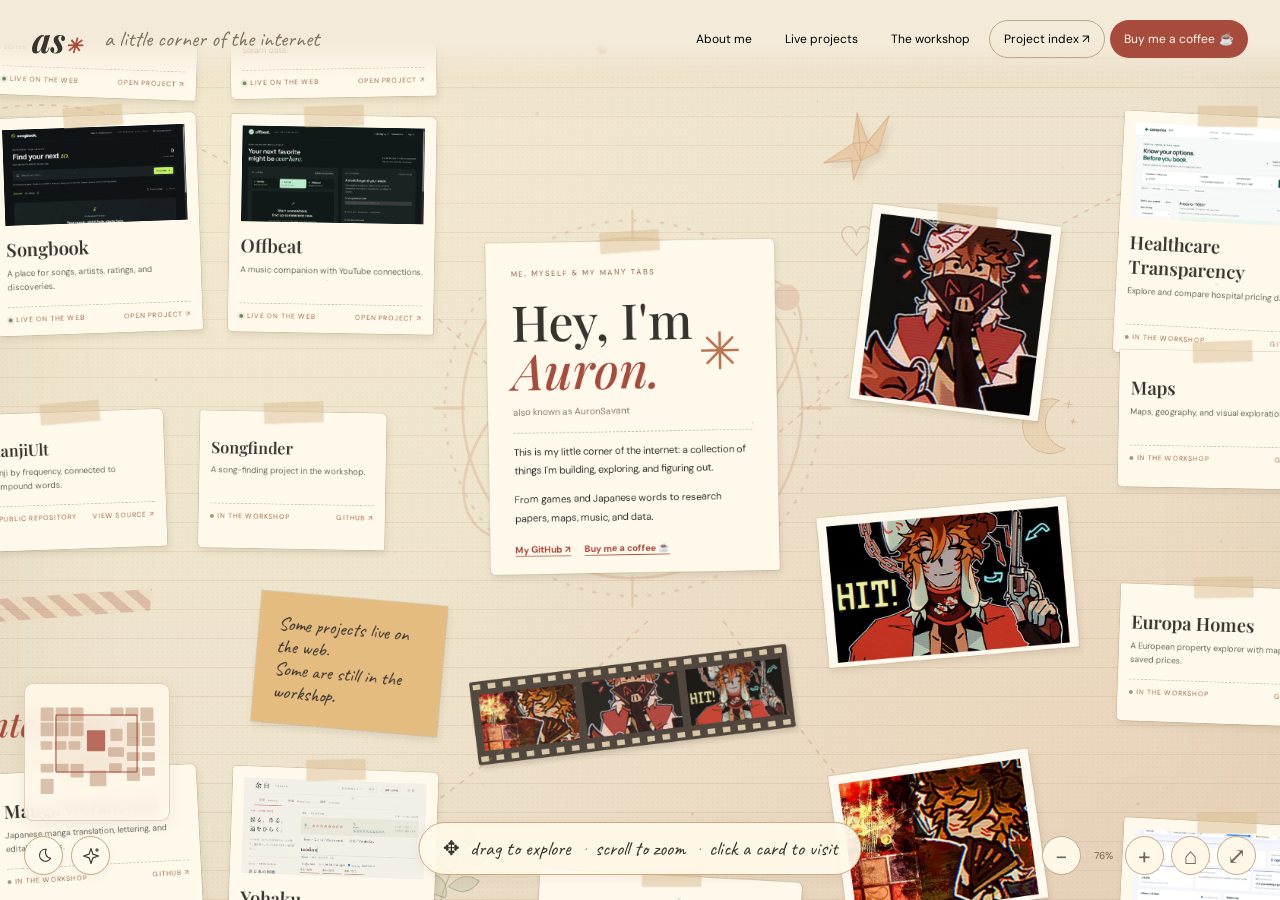
==== commit f0c1440f: "Add interactive scrapbook visual effects and night palette" ====
--- a/index.html
+++ b/index.html
@@ -13,13 +13,15 @@
 <figure class="polaroid wide" style="left:760px;top:760px;--tilt:-8deg;width:265px"><img src="assets/collage.jpeg" alt="Red and gold illustrated collage"></figure>
 <figure class="polaroid wide" style="left:1530px;top:1125px;--tilt:-5deg;width:330px"><img src="assets/hit.jpeg" alt="Illustrated character in a red jacket with the word HIT"></figure>
 <aside class="sticky" style="left:790px;top:1110px;--tilt:5deg">Some projects live on the web.<br>Some are still in the workshop.</aside>
-<div class="section-label" style="left:1580px;top:135px">02 / the workshop</div><h2 class="board-title" style="left:1580px;top:180px">Ideas with <em>open tabs.</em></h2><div id="lab-cards"></div>
+<div class="section-label" style="left:1580px;top:135px">02 / the workshop</div><h2 class="board-title" style="left:1580px;top:180px">Current <em>ongoing projects</em></h2><div id="lab-cards"></div>
 <div class="section-label" style="left:130px;top:1340px">03 / side quests</div><h2 class="board-title" style="left:130px;top:1380px">Made of many <em>interests.</em></h2><div id="side-cards"></div>
 <aside class="coffee paper" style="left:1150px;top:1610px;--tilt:3deg"><span class="tape"></span><div class="coffee-art">☕</div><h2>To support my work</h2><p>If something here makes your day a little better, you can buy me a coffee.</p><a href="https://buymeacoffee.com/aurons" target="_blank" rel="noopener noreferrer">Leave a little coffee ↗</a><div class="handwritten">thank you for stopping by ♡</div></aside>
-<div class="closing-note" style="left:1150px;top:2180px">a work in progress, just like me. <span>— Auron</span></div>
+<div class="closing-note" style="left:1150px;top:2180px">a work in progress, such is life</div>
 </div></main>
 <div id="help">✥ <span>drag to explore</span><i>·</i><span>scroll to zoom</span><i>·</i><span>click a card to visit</span></div>
 <div class="controls" aria-label="Canvas controls"><button id="zoom-out" aria-label="Zoom out">−</button><output id="zoom-value" aria-live="polite">100%</output><button id="zoom-in" aria-label="Zoom in">+</button><button id="reset" aria-label="Return to about me">⌂</button><button id="overview" aria-label="Show the whole board">⤢</button></div>
 <dialog id="index"><div class="dialog-head"><div><span class="eyebrow">ALL THE LITTLE THREADS</span><h2>Project index</h2></div><button id="close-index" aria-label="Close project index">×</button></div><label class="search-label" for="search">Find a project</label><input id="search" type="search" placeholder="Search names, topics, or ideas…"><div id="project-list"></div><p id="no-results" hidden>No matching projects. Try another word.</p></dialog>
+<link rel="stylesheet" href="effects.css">
+<script src="effects.js"></script>
 <script src="app.js"></script>
 </body></html>
--- a/effects.css
+++ b/effects.css
@@ -0,0 +1,56 @@
+/* Visual layers stay behind the scrapbook's links and controls. */
+body{--glow:#ce985f;--fx-line:#b97650;--surface:#fff9ec;--glass:#fff7e9dc}
+#viewport{background-color:#eee3cc;transition:background-color .6s}
+#viewport:before{content:'';position:fixed;inset:0;pointer-events:none;background:radial-gradient(ellipse at 20% 15%,#fff6d44a,transparent 50%),radial-gradient(ellipse at 90% 90%,#c8734922,transparent 50%);box-shadow:inset 0 0 150px #70502b12}
+.paper,.polaroid{isolation:isolate}
+.project{transform:perspective(900px) rotate(var(--tilt)) rotateX(var(--rx,0deg)) rotateY(var(--ry,0deg)) translateY(var(--lift,0px));transition:transform .22s,box-shadow .22s,filter .22s}
+.project:hover{--lift:-7px;z-index:2;box-shadow:6px 18px 25px #513c302b,0 0 0 1px #b28b5466}
+.project:after,.polaroid:after{content:'';position:absolute;inset:0;pointer-events:none;background:radial-gradient(circle at var(--mx,50%) var(--my,20%),#fff9dc44,transparent 60%);opacity:0;transition:opacity .3s;border-radius:inherit}
+.project:hover:after,.polaroid:hover:after{opacity:1}
+.project-art img{transition:transform .8s cubic-bezier(.2,.6,.2,1)}
+.project:hover .project-art img{transform:scale(1.045)}
+.polaroid{cursor:zoom-in;transition:box-shadow .3s,filter .3s}
+.polaroid:hover{box-shadow:7px 16px 28px #513c3044;filter:brightness(1.04)}
+.brand span{display:inline-block;transition:transform .9s}.brand:hover span{transform:rotate(180deg)}
+.live .status:before{box-shadow:0 0 0 3px #6e876419;animation:heartbeat 4s ease-in-out infinite}
+@keyframes heartbeat{50%{box-shadow:0 0 0 5px #6e876400}}
+.decoration{position:absolute;z-index:-1;pointer-events:none;user-select:none;color:var(--fx-line);opacity:.65}
+.decoration svg{width:100%;height:100%;overflow:visible}
+.decoration.orbit{left:1020px;top:705px;width:520px;height:580px;opacity:.2;animation:orbit-turn 150s linear infinite}
+@keyframes orbit-turn{to{transform:rotate(360deg)}}
+.decoration.crane{left:1500px;top:600px;width:155px;height:110px;transform:rotate(-14deg);filter:drop-shadow(4px 8px 4px #513c3022)}
+.decoration.botanical{left:980px;top:1480px;width:140px;height:240px;transform:rotate(23deg);color:#738565}
+.decoration.moon{left:1770px;top:960px;width:100px;height:120px;transform:rotate(12deg)}
+.decoration.compass{left:1540px;top:1940px;width:190px;height:190px;opacity:.35}
+.decoration.constellation{left:930px;top:180px;width:480px;height:370px;opacity:.4}
+.decoration.film{left:1070px;top:1330px;width:420px;height:110px;transform:rotate(-7deg);opacity:.88;filter:drop-shadow(3px 5px 3px #513c3033)}
+.decoration.stamp{left:1720px;top:1790px;width:130px;height:130px;transform:rotate(-19deg);opacity:.45}
+.decoration.washi{left:100px;top:1250px;width:550px;height:32px;transform:rotate(-4deg);opacity:.27;background:repeating-linear-gradient(45deg,#aa543d 0 12px,#ead3aa 12px 24px);clip-path:polygon(1% 0,100% 5%,99% 95%,0 100%)}
+#atmosphere{position:fixed;inset:0;z-index:2;pointer-events:none}
+.visual-controls{position:fixed;left:24px;bottom:25px;display:flex;gap:8px;z-index:3}
+.visual-controls button{display:grid;place-items:center;width:39px;height:39px;border:1px solid #c3a787;border-radius:50%;background:var(--surface);color:var(--ink);padding:10px;cursor:pointer;box-shadow:0 3px 8px #513c3010}
+.visual-controls svg{width:18px;height:18px;fill:none;stroke:currentColor;stroke-width:1.5;stroke-linecap:round;stroke-linejoin:round}
+.visual-controls button:hover{transform:translateY(-2px)}
+#atlas-map{position:fixed;bottom:79px;left:24px;width:146px;height:138px;z-index:3;background:var(--glass);border:1px solid #c3a78780;box-shadow:0 5px 18px #513c3014;border-radius:9px;padding:9px;cursor:crosshair;backdrop-filter:blur(8px)}
+#atlas-map svg{width:100%;height:100%;overflow:hidden}.map-card{fill:#bb9476;opacity:.55}.map-home{fill:#a74b3c;opacity:.8}.map-window{fill:#ad604b12;stroke:#a74b3c;stroke-width:22;rx:20;pointer-events:none}
+#photo-viewer{padding:14px;background:#fff9ec;border:0;overflow:visible;max-width:92vw;max-height:90vh;box-shadow:0 25px 100px #0006}
+#photo-viewer img{display:block;max-width:85vw;max-height:80vh;object-fit:contain}
+#photo-viewer button{position:absolute;right:-12px;top:-12px;width:34px;height:34px;border:1px solid #b99b75;background:#fff9ec;border-radius:50%;display:grid;place-items:center;color:#624d38;font-size:23px}
+#photo-viewer::backdrop{background:#2e241bc7;backdrop-filter:blur(12px)}
+body.night{--ink:#e4dccb;--red:#dc977c;--paper:#292b31;--surface:#303239;--glass:#262a32dc;--glow:#f1b575;--fx-line:#d3a784;color:var(--ink);background:#171c26}
+.night #viewport{background-color:#171c26;background-image:linear-gradient(#b5b5c309 1px,transparent 1px),radial-gradient(#d7bd9515 .8px,transparent .8px)}
+.night #viewport:before{background:radial-gradient(ellipse at 10% 0,#4c546633,transparent 60%),radial-gradient(ellipse at 90% 90%,#a4653520,transparent 55%);box-shadow:inset 0 0 150px #0004}
+.night header{background:linear-gradient(#191e29e8 55%,#191e2900)}
+.night .header-note,.night .section-label,.night .eyebrow{color:#c6aa91}.night .board-title em{color:#e9ac90}
+.night .paper{background:#292b31;box-shadow:2px 5px 16px #0004,0 0 0 1px #d7bda826}
+.night .polaroid{background:#d8cfbb}.night .project p,.night .coffee p{color:#bfb7ab}.night .handle{color:#bca58e;border-color:#746453}
+.night .project .card-footer{color:#c9a58b;border-color:#706151}.night .about-links a{color:#e0a18a}.night .sticky{background:#9b7549;color:#fff1ce}
+.night nav button{color:#e5dbc9}.night nav button:hover{background:#353642}.night .nav-coffee,.night .coffee a{background:#ba765e;color:#fff8eb}
+.night #help,.night .controls button{background:#292c33ed;color:#d8cbb7;border-color:#6f5e4c}.night .controls output{color:#c2b39e}
+.night #index{background:#252a32;color:#e5daca}.night #index input{background:#1d222b;color:#e5daca;border-color:#6f5e4c}.night .index-link p{color:#bfb7ab}.night .index-link{border-color:#706151}.night .dialog-head button{color:inherit}
+.night .threads{opacity:.6}.night .decoration{filter:drop-shadow(0 0 10px #e3a46c18)}
+.night .project:hover{box-shadow:0 10px 40px #0005,0 0 30px #c5844920,0 0 0 1px #dcb58d66}
+@media(max-width:1000px){.visual-controls{bottom:79px;left:auto;right:16px}#atlas-map{left:16px;bottom:79px;width:105px;height:100px}}
+@media(max-width:600px){.visual-controls{right:14px;top:78px;bottom:auto;flex-direction:column}.visual-controls button{width:34px;height:34px;padding:8px}#atlas-map{width:76px;height:72px;bottom:140px;left:12px;opacity:.75;padding:5px}.decoration.orbit{animation:none}}
+@media(prefers-reduced-motion:reduce){*,*:before,*:after{animation:none!important;transition:none!important}#atmosphere{display:none}}
+body.effects-paused *,body.effects-paused *:before,body.effects-paused *:after{animation:none!important;transition:none!important}
